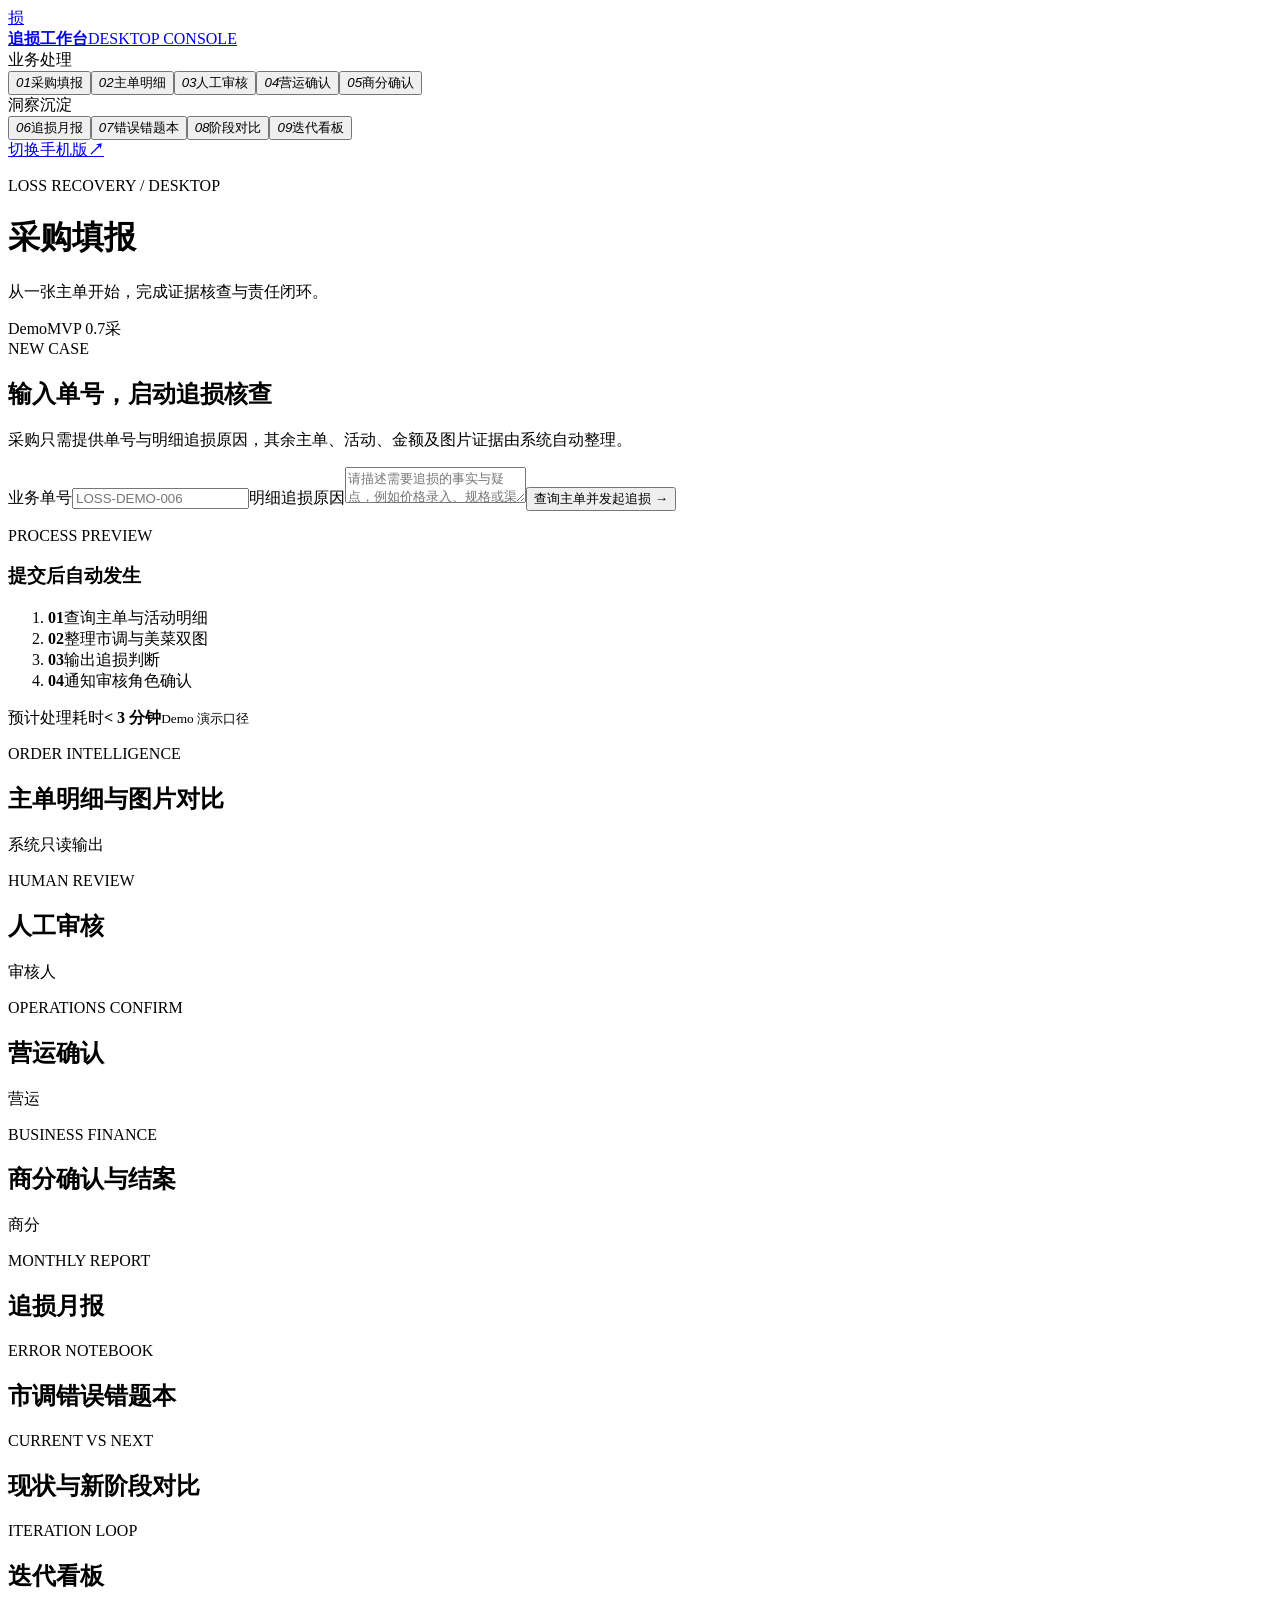
==== desktop.html @ f5314713 "Publish loss recovery demo: desktop.html" ====
<!doctype html>
<html lang="zh-CN">
<head><meta charset="utf-8"><meta name="viewport" content="width=device-width,initial-scale=1"><meta name="description" content="追损协同电脑版工作台"><title>追损协同｜电脑版工作台</title><link rel="stylesheet" href="styles.css"></head>
<body class="workspace-page desktop-mode" data-experience="desktop">
  <div class="app-shell">
    <aside class="sidebar">
      <a class="brand" href="index.html"><div class="brand-mark">损</div><div><strong>追损工作台</strong><span>DESKTOP CONSOLE</span></div></a>
      <div class="side-label">业务处理</div>
      <nav aria-label="主导航">
        <button class="nav-item is-active" data-view="submit"><i>01</i>采购填报</button><button class="nav-item" data-view="auto"><i>02</i>主单明细</button><button class="nav-item" data-view="review"><i>03</i>人工审核</button><button class="nav-item" data-view="ops"><i>04</i>营运确认</button><button class="nav-item" data-view="biz"><i>05</i>商分确认</button>
      </nav>
      <div class="side-label">洞察沉淀</div>
      <nav aria-label="分析导航"><button class="nav-item" data-view="report"><i>06</i>追损月报</button><button class="nav-item" data-view="notebook"><i>07</i>错误错题本</button><button class="nav-item" data-view="flow"><i>08</i>阶段对比</button><button class="nav-item" data-view="iteration"><i>09</i>迭代看板</button></nav>
      <a class="switch-device" href="mobile.html"><span>切换手机版</span><b>↗</b></a>
    </aside>
    <main>
      <header class="topbar"><div><p class="eyebrow">LOSS RECOVERY / DESKTOP</p><h1 id="page-title">采购填报</h1><p class="page-subtitle">从一张主单开始，完成证据核查与责任闭环。</p></div><div class="top-actions"><span id="mode-badge" class="demo-badge">Demo</span><span id="version-badge" class="version-badge">MVP 0.7</span><span class="user-avatar">采</span></div></header>
      <div id="environment-banner" class="environment-banner" role="status"></div>
      <section class="view is-active" data-view-panel="submit"><div class="desktop-submit-layout"><article class="hero-card quick-submit"><span class="step-tag">NEW CASE</span><h2>输入单号，启动追损核查</h2><p>采购只需提供单号与明细追损原因，其余主单、活动、金额及图片证据由系统自动整理。</p><form id="submission-form" class="order-form"><label for="order-number">业务单号</label><input id="order-number" name="orderNumber" placeholder="LOSS-DEMO-006" autocomplete="off" required><label for="loss-reason">明细追损原因</label><textarea id="loss-reason" name="lossReason" placeholder="请描述需要追损的事实与疑点，例如价格录入、规格或渠道异常。" required></textarea><button type="submit">查询主单并发起追损 <span>→</span></button></form></article><aside class="process-preview"><p class="eyebrow">PROCESS PREVIEW</p><h3>提交后自动发生</h3><ol><li><b>01</b><span>查询主单与活动明细</span></li><li><b>02</b><span>整理市调与美菜双图</span></li><li><b>03</b><span>输出追损判断</span></li><li><b>04</b><span>通知审核角色确认</span></li></ol><div class="sla-card"><span>预计处理耗时</span><strong>&lt; 3 分钟</strong><small>Demo 演示口径</small></div></aside></div><div id="submit-result" class="result-slot"></div></section>
      <section class="view" data-view-panel="auto"><div class="section-head"><div><p class="eyebrow">ORDER INTELLIGENCE</p><h2>主单明细与图片对比</h2></div><span class="role-chip">系统只读输出</span></div><div id="auto-content"></div></section>
      <section class="view" data-view-panel="review"><div class="section-head"><div><p class="eyebrow">HUMAN REVIEW</p><h2>人工审核</h2></div><span class="role-chip">审核人</span></div><div id="review-content"></div></section>
      <section class="view" data-view-panel="ops"><div class="section-head"><div><p class="eyebrow">OPERATIONS CONFIRM</p><h2>营运确认</h2></div><span class="role-chip">营运</span></div><div id="ops-content"></div></section>
      <section class="view" data-view-panel="biz"><div class="section-head"><div><p class="eyebrow">BUSINESS FINANCE</p><h2>商分确认与结案</h2></div><span class="role-chip">商分</span></div><div id="biz-content"></div></section>
      <section class="view" data-view-panel="report"><div class="section-head"><div><p class="eyebrow">MONTHLY REPORT</p><h2>追损月报</h2></div></div><div id="report-content"></div></section>
      <section class="view" data-view-panel="notebook"><div class="section-head"><div><p class="eyebrow">ERROR NOTEBOOK</p><h2>市调错误错题本</h2></div></div><div id="notebook-content"></div></section>
      <section class="view" data-view-panel="flow"><div class="section-head"><div><p class="eyebrow">CURRENT VS NEXT</p><h2>现状与新阶段对比</h2></div></div><div id="flow-content"></div></section>
      <section class="view" data-view-panel="iteration"><div class="section-head"><div><p class="eyebrow">ITERATION LOOP</p><h2>迭代看板</h2></div></div><div id="iteration-content"></div></section>
    </main>
  </div><div id="toast" class="toast" role="status"></div><script src="app.js" defer></script>
</body></html>
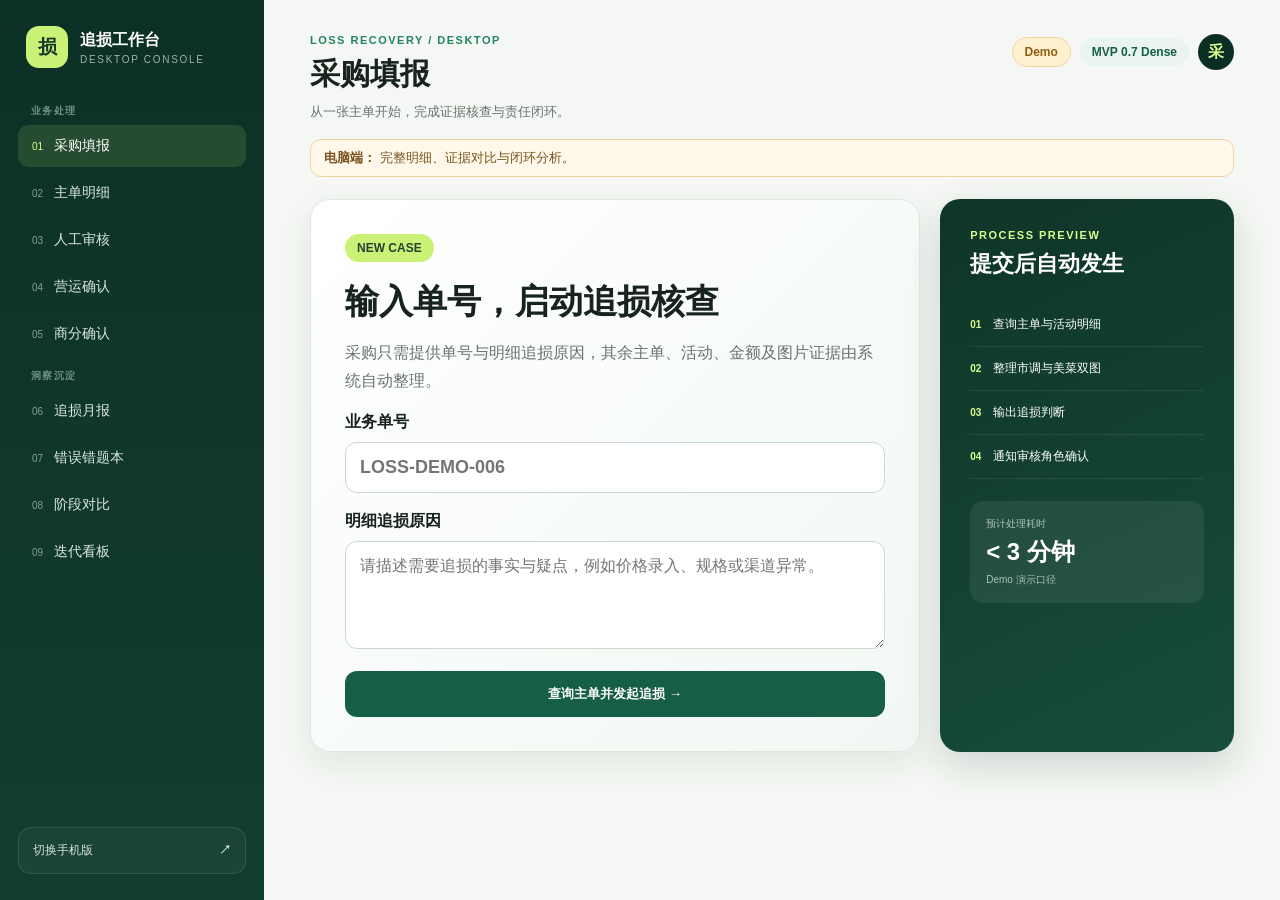
==== commit 83804bcd: "Fix public preview links in desktop.html" ====
--- a/desktop.html
+++ b/desktop.html
@@ -4,14 +4,14 @@
 <body class="workspace-page desktop-mode" data-experience="desktop">
   <div class="app-shell">
     <aside class="sidebar">
-      <a class="brand" href="index.html"><div class="brand-mark">损</div><div><strong>追损工作台</strong><span>DESKTOP CONSOLE</span></div></a>
+      <a class="brand" href="https://html-preview.github.io/?url=https://github.com/suntengyu1007-cmyk/dashu-chat12/blob/main/index.html"><div class="brand-mark">损</div><div><strong>追损工作台</strong><span>DESKTOP CONSOLE</span></div></a>
       <div class="side-label">业务处理</div>
       <nav aria-label="主导航">
         <button class="nav-item is-active" data-view="submit"><i>01</i>采购填报</button><button class="nav-item" data-view="auto"><i>02</i>主单明细</button><button class="nav-item" data-view="review"><i>03</i>人工审核</button><button class="nav-item" data-view="ops"><i>04</i>营运确认</button><button class="nav-item" data-view="biz"><i>05</i>商分确认</button>
       </nav>
       <div class="side-label">洞察沉淀</div>
       <nav aria-label="分析导航"><button class="nav-item" data-view="report"><i>06</i>追损月报</button><button class="nav-item" data-view="notebook"><i>07</i>错误错题本</button><button class="nav-item" data-view="flow"><i>08</i>阶段对比</button><button class="nav-item" data-view="iteration"><i>09</i>迭代看板</button></nav>
-      <a class="switch-device" href="mobile.html"><span>切换手机版</span><b>↗</b></a>
+      <a class="switch-device" href="https://html-preview.github.io/?url=https://github.com/suntengyu1007-cmyk/dashu-chat12/blob/main/mobile.html"><span>切换手机版</span><b>↗</b></a>
     </aside>
     <main>
       <header class="topbar"><div><p class="eyebrow">LOSS RECOVERY / DESKTOP</p><h1 id="page-title">采购填报</h1><p class="page-subtitle">从一张主单开始，完成证据核查与责任闭环。</p></div><div class="top-actions"><span id="mode-badge" class="demo-badge">Demo</span><span id="version-badge" class="version-badge">MVP 0.7</span><span class="user-avatar">采</span></div></header>
--- a/styles.css
+++ b/styles.css
@@ -0,0 +1,31 @@
+:root{--ink:#17231d;--muted:#67736d;--line:#dfe7e1;--bg:#f4f7f3;--card:#fff;--green:#165f46;--green2:#238461;--lime:#c9f277;--soft:#eaf4ee;--warn:#fff4e6;--orange:#c66b1d;--red:#b34a43;--shadow:0 12px 32px rgba(31,64,47,.08)}
+*{box-sizing:border-box}body{margin:0;font-family:"Microsoft YaHei UI","PingFang SC",sans-serif;color:var(--ink);background:var(--bg);overflow-x:hidden}.app-shell{min-height:100vh;display:grid;grid-template-columns:236px 1fr}.sidebar{position:sticky;top:0;height:100vh;padding:28px 18px;background:#10382b;color:#fff;display:flex;flex-direction:column}.brand{display:flex;gap:12px;align-items:center;margin:0 8px 28px}.brand-mark{width:42px;height:42px;border-radius:13px;background:var(--lime);color:#19382c;display:grid;place-items:center;font-weight:900;font-size:19px}.brand strong{display:block;font-size:16px}.brand span{display:block;font-size:10px;letter-spacing:1.7px;opacity:.62;margin-top:3px}.sidebar nav{display:grid;gap:5px}.nav-item{border:0;background:transparent;color:#dbe9e2;text-align:left;padding:12px 14px;border-radius:11px;font-size:14px;cursor:pointer}.nav-item:hover,.nav-item.is-active{background:rgba(201,242,119,.13);color:#fff}.sidebar-note{margin-top:auto;padding:15px;border:1px solid rgba(255,255,255,.12);border-radius:13px;background:rgba(255,255,255,.04)}.sidebar-note strong,.sidebar-note span{display:block}.sidebar-note strong{font-size:13px}.sidebar-note span{margin-top:6px;font-size:11px;line-height:1.6;color:#b9cbc2}main{padding:30px 42px 60px;max-width:1500px;width:100%}.topbar{display:flex;justify-content:space-between;align-items:flex-start}.eyebrow{text-transform:uppercase;letter-spacing:1.5px;color:var(--green2);font-size:11px;font-weight:800;margin:0 0 8px}.topbar h1,.section-head h2{margin:0;font-size:30px}.top-actions{display:flex;gap:9px;align-items:center}.demo-badge,.version-badge,.role-chip,.step-tag{display:inline-flex;align-items:center;border-radius:999px;padding:7px 12px;font-size:12px;font-weight:800}.demo-badge{background:#fff0cf;color:#905b12;border:1px solid #f0d49e}.version-badge,.role-chip{background:var(--soft);color:var(--green)}.environment-banner{margin:18px 0 26px;padding:11px 14px;border:1px solid #efd39c;border-radius:11px;background:#fff8eb;color:#7a541e;font-size:13px}.view{display:none}.view.is-active{display:block}.hero-grid{display:grid;grid-template-columns:minmax(0,1.55fr) minmax(290px,.65fr);gap:20px}.hero-card,.flow-card,.panel,.case-card,.report-hero,.notebook-card{background:var(--card);border:1px solid var(--line);border-radius:20px;box-shadow:var(--shadow)}.hero-card{padding:38px;background:linear-gradient(135deg,#fff 0%,#f1f8f3 100%)}.step-tag{background:var(--lime);color:#21432f}.hero-card h2{font-size:36px;max-width:650px;margin:20px 0 12px;line-height:1.25}.hero-card>p{color:var(--muted);line-height:1.8;max-width:700px}.order-form{margin-top:30px}.order-form label{display:block;font-weight:800;margin-bottom:9px}.input-row{display:grid;grid-template-columns:1fr auto;gap:10px}.input-row input,select,textarea{width:100%;border:1px solid #cad7cf;border-radius:12px;padding:14px;background:#fff;font:inherit;color:var(--ink)}.input-row input{font-size:18px;font-weight:700;letter-spacing:.5px}.input-row button,.primary-button,.outline-button{border:0;border-radius:12px;padding:13px 20px;background:var(--green);color:#fff;font-weight:800;text-decoration:none;cursor:pointer}.order-form small{display:block;margin-top:9px;color:var(--muted)}.flow-card{padding:25px}.flow-list{list-style:none;padding:0;margin:18px 0 0;display:grid;gap:0}.flow-list li{position:relative;padding:0 0 20px 38px}.flow-list li:not(:last-child):before{content:"";position:absolute;left:11px;top:22px;width:2px;height:30px;background:#d4e2d9}.flow-list li:after{content:"";position:absolute;left:3px;top:2px;width:18px;height:18px;border-radius:50%;background:var(--lime);border:3px solid #edf7df}.flow-list b,.flow-list span{display:block}.flow-list span{font-size:12px;color:var(--muted);margin-top:3px}.result-slot{margin-top:18px}.section-head{display:flex;justify-content:space-between;align-items:center;margin-bottom:18px}.section-head h2{font-size:27px}.case-card{padding:24px}.case-top{display:flex;justify-content:space-between;gap:16px;align-items:flex-start}.case-title h3{margin:4px 0;font-size:22px}.case-title p{margin:0;color:var(--muted)}.state-badge{border-radius:999px;padding:7px 11px;background:#e7f5ec;color:var(--green);font-size:12px;font-weight:800}.state-badge.blocked{background:#fff0e8;color:#a24c22}.facts-grid,.metric-grid,.summary-grid{display:grid;grid-template-columns:repeat(4,minmax(0,1fr));gap:12px;margin-top:20px}.fact,.metric{padding:15px;border-radius:14px;background:#f7faf7;border:1px solid #e4ebe6}.fact span,.metric span{display:block;color:var(--muted);font-size:11px}.fact strong,.metric strong{display:block;font-size:18px;margin-top:7px}.metric strong{font-size:25px}.section-block{margin-top:20px;padding-top:18px;border-top:1px solid var(--line)}.section-block h4{margin:0 0 12px}.sku-table,.report-table{width:100%;border-collapse:collapse}.sku-table th,.sku-table td,.report-table th,.report-table td{text-align:left;padding:11px 9px;border-bottom:1px solid #e8eee9;font-size:13px}.sku-table th,.report-table th{color:var(--muted);font-weight:700}.evidence-list,.receipt-list,.suggestion-list{display:grid;gap:8px}.evidence-item,.receipt-item,.suggestion-item{padding:11px 13px;border-radius:11px;background:#f6f9f6;font-size:13px}.decision-banner{padding:17px;border-radius:14px;background:var(--soft);border-left:4px solid var(--green);margin-top:18px}.decision-banner strong{display:block}.decision-banner p{margin:7px 0 0;color:var(--muted);line-height:1.6}.action-grid{display:grid;grid-template-columns:1fr 1fr;gap:12px;margin-top:18px}.action-panel{padding:17px;border:1px solid var(--line);border-radius:14px;background:#fbfcfb}.action-panel h4{margin:0 0 10px}.action-panel textarea{min-height:82px;resize:vertical}.action-panel button{margin-top:10px}.secondary-button{border:1px solid #cfdbd3;background:#fff;color:var(--ink);border-radius:10px;padding:10px 14px;font-weight:700;cursor:pointer}.report-hero{padding:26px;background:linear-gradient(120deg,#153e30,#1d654b);color:#fff}.report-hero .eyebrow{color:var(--lime)}.report-hero h3{font-size:28px;margin:0}.report-hero p{color:#cfe0d7}.report-hero .metric{background:rgba(255,255,255,.08);border-color:rgba(255,255,255,.12)}.report-hero .metric span{color:#cae1d5}.report-grid{display:grid;grid-template-columns:1fr 1fr;gap:16px;margin-top:16px}.panel{padding:20px}.panel h3{margin:0 0 13px}.tag-list{display:flex;gap:8px;flex-wrap:wrap}.tag{padding:7px 10px;border-radius:999px;background:var(--soft);color:var(--green);font-size:12px;font-weight:700}.notebook-card{padding:24px}.person-row{display:flex;align-items:center;gap:12px}.avatar{width:44px;height:44px;border-radius:50%;display:grid;place-items:center;background:var(--lime);font-weight:900}.person-row h3,.person-row p{margin:0}.person-row p{color:var(--muted);font-size:12px;margin-top:4px}.reminder{margin-top:18px;padding:18px;border-radius:15px;background:#fff8e9;border:1px solid #f0ddb7}.reminder h4{margin:0 0 8px}.reminder ol{margin:8px 0 0;padding-left:20px;line-height:1.8}.filter-row{display:flex;gap:8px;margin-bottom:15px}.filter-row select{max-width:200px;padding:9px 11px}.outline-button{background:#fff;color:var(--green);border:1px solid #bfd2c5}.toast{position:fixed;right:24px;bottom:24px;max-width:420px;padding:13px 16px;border-radius:11px;background:#173c2e;color:#fff;box-shadow:var(--shadow);opacity:0;transform:translateY(12px);transition:.2s;pointer-events:none}.toast.is-visible{opacity:1;transform:none}.toast.is-error{background:#873f38}.muted{color:var(--muted)}.empty{padding:42px;text-align:center;border:1px dashed #c9d5ce;border-radius:18px;background:#fff}.demo-watermark{font-size:11px;color:#99601c;background:#fff2d8;border-radius:7px;padding:4px 7px;font-weight:800}
+@media(max-width:1000px){.app-shell{grid-template-columns:1fr}.sidebar{position:relative;height:auto}.sidebar nav{grid-template-columns:repeat(4,1fr)}.sidebar-note{display:none}main{padding:24px}.hero-grid,.report-grid{grid-template-columns:1fr}.facts-grid,.metric-grid,.summary-grid{grid-template-columns:repeat(2,1fr)}}
+@media(max-width:650px){.sidebar nav{grid-template-columns:1fr 1fr}.topbar,.section-head,.case-top{display:block}.top-actions{margin-top:12px}.hero-card{padding:24px}.hero-card h2{font-size:28px}.input-row,.action-grid{grid-template-columns:1fr}.facts-grid,.metric-grid,.summary-grid{grid-template-columns:1fr}}
+.single-hero{grid-template-columns:minmax(0,820px)}.quick-submit{padding:42px}.quick-submit h2{margin:0 0 24px;font-size:34px}.quick-submit .order-form{margin-top:0}.compact-card{max-width:900px;padding:30px}.compact-summary{display:grid;grid-template-columns:1fr 1fr;gap:14px;margin-top:22px}.compact-summary>div,.summary-block{padding:20px;border:1px solid var(--line);border-radius:15px;background:#f8faf8}.compact-summary span,.summary-block span{display:block;color:var(--muted);font-size:12px;margin-bottom:8px}.compact-summary strong,.summary-block strong{display:block;font-size:20px;line-height:1.45}.simple-title{font-size:28px;margin:22px 0}.result-options{display:grid;grid-template-columns:repeat(3,1fr);gap:14px}.result-option{padding:24px;text-align:center;border:2px solid var(--line);border-radius:16px;font-size:20px;font-weight:800;color:var(--muted)}.result-option.is-selected{background:var(--soft);border-color:var(--green2);color:var(--green)}.simple-actions{display:flex;gap:12px;margin-top:24px}.simple-actions button{min-width:140px;padding:14px 22px}.success-strip{margin-top:18px;padding:15px 18px;border-radius:12px;background:var(--soft);color:var(--green);font-weight:800}.success-strip.subtle{font-size:13px}.four-blocks{display:grid;grid-template-columns:repeat(2,minmax(0,1fr));gap:18px;max-width:1000px}.summary-block{min-height:140px}.summary-block strong{font-size:24px}.three-metrics{display:grid;grid-template-columns:repeat(3,minmax(0,1fr));gap:18px;max-width:1000px}.three-metrics .metric{padding:28px}.three-metrics .metric strong{font-size:36px}.environment-banner{padding:9px 13px;margin-bottom:22px}.sidebar-note{display:none}@media(max-width:700px){.compact-summary,.result-options,.four-blocks,.three-metrics{grid-template-columns:1fr}.simple-actions{flex-direction:column}.quick-submit{padding:24px}}
+@media(max-width:700px){body{padding-bottom:78px}.app-shell{display:block}.sidebar{position:fixed;z-index:20;left:0;right:0;bottom:0;top:auto;height:72px;padding:7px 8px;background:#10382b;box-shadow:0 -8px 22px rgba(16,56,43,.2)}.brand{display:none}.sidebar nav{display:flex;gap:3px;overflow-x:auto;scrollbar-width:none}.sidebar nav::-webkit-scrollbar{display:none}.nav-item{flex:0 0 auto;min-width:76px;min-height:56px;padding:8px 9px;text-align:center;font-size:12px;line-height:1.25}.nav-item[data-view="submit"]{font-size:0}.nav-item[data-view="submit"]:after{content:"采购";font-size:12px}.nav-item[data-view="auto"]{font-size:0}.nav-item[data-view="auto"]:after{content:"系统";font-size:12px}.nav-item[data-view="review"]{font-size:0}.nav-item[data-view="review"]:after{content:"人审";font-size:12px}.nav-item[data-view="ops"]{font-size:0}.nav-item[data-view="ops"]:after{content:"营运";font-size:12px}.nav-item[data-view="biz"]{font-size:0}.nav-item[data-view="biz"]:after{content:"商分";font-size:12px}main{padding:18px 14px 30px;max-width:none}.topbar{display:flex;align-items:center}.topbar .eyebrow{display:none}.topbar h1{font-size:25px}.top-actions{margin:0;gap:6px}.demo-badge,.version-badge{padding:6px 8px;font-size:10px}.environment-banner{margin:12px 0 16px;font-size:12px}.section-head{display:flex;margin-bottom:14px}.section-head .eyebrow,.role-chip{display:none}.section-head h2{font-size:24px}.hero-grid{display:block}.quick-submit,.compact-card{padding:20px;border-radius:16px}.quick-submit h2,.simple-title{font-size:24px}.order-form label{font-size:13px}.input-row{display:grid;grid-template-columns:1fr}.input-row input{min-height:50px;font-size:16px}.input-row button,.primary-button,.secondary-button{min-height:48px;width:100%;font-size:15px}.compact-summary{grid-template-columns:1fr;gap:10px;margin-top:16px}.compact-summary>div{padding:15px}.compact-summary strong{font-size:18px}.result-options{grid-template-columns:1fr;gap:10px}.result-option{min-height:54px;padding:15px;font-size:18px}.simple-actions{display:grid;grid-template-columns:1fr 1fr;gap:10px}.simple-actions button{min-width:0;margin:0}.four-blocks,.three-metrics{grid-template-columns:1fr;gap:12px}.summary-block{min-height:0;padding:18px}.summary-block strong{font-size:20px}.three-metrics .metric{padding:20px}.three-metrics .metric strong{font-size:30px}.success-strip{font-size:13px}.toast{left:14px;right:14px;bottom:88px;max-width:none}}
+
+.order-form>input,.order-form>textarea{width:100%;border:1px solid #cad7cf;border-radius:12px;padding:14px;background:#fff;font:inherit;color:var(--ink);margin-bottom:18px}.order-form>input{font-size:18px;font-weight:700}.order-form>textarea{min-height:108px;resize:vertical}.order-form>button{width:100%;border:0;border-radius:12px;padding:14px 20px;background:var(--green);color:#fff;font-weight:800;cursor:pointer}.submission-receipt{margin-top:14px;padding:20px;border:1px solid var(--line);border-radius:16px;background:#fff;max-width:820px}.submission-receipt span{display:block;color:var(--muted);font-size:12px;margin-top:10px}.submission-receipt strong{font-size:21px}.submission-receipt p{margin:7px 0 16px;line-height:1.7}.detail-grid{display:grid;grid-template-columns:repeat(2,minmax(0,1fr));gap:12px}.detail-grid>div{padding:15px;border:1px solid var(--line);border-radius:13px;background:#f8faf8}.detail-grid span,.reason-card span{display:block;color:var(--muted);font-size:12px;margin-bottom:7px}.detail-grid strong{font-size:17px;line-height:1.4}.reason-card{margin-top:14px;padding:16px;border:1px solid #ecd9b6;border-radius:13px;background:#fff8eb}.reason-card p{margin:0;line-height:1.7}.subhead{font-size:17px;margin:24px 0 12px}.image-compare{display:grid;grid-template-columns:1fr 1fr;gap:14px}.evidence-photo{min-height:230px;padding:18px;border-radius:16px;background:linear-gradient(145deg,var(--photo-tone),#fff);border:1px solid var(--line);position:relative;overflow:hidden}.photo-product{width:70%;height:128px;margin:12px auto 18px;border-radius:18px;background:rgba(255,255,255,.8);box-shadow:0 12px 24px rgba(22,95,70,.1);display:flex;flex-direction:column;align-items:center;justify-content:center}.photo-product span{font-size:10px;letter-spacing:1.5px;color:var(--green)}.photo-product b{font-size:20px;margin:7px 0}.photo-product small{color:var(--muted)}.photo-price{position:absolute;right:16px;top:16px;background:#fff;color:var(--red);font-weight:900;border-radius:10px;padding:8px 10px}.evidence-photo em{display:block;text-align:center;font-size:12px;color:var(--muted);font-style:normal}.compare-conclusion,.judgement-note{margin-top:12px;padding:14px 16px;border-radius:12px;background:var(--soft);line-height:1.7}.judgement-note{color:var(--muted)}.flow-upgrade-layout{display:grid;grid-template-columns:1fr 1fr;gap:18px}.flow-panel{padding:24px;border:1px solid var(--line);border-radius:18px;background:#fff;box-shadow:var(--shadow)}.flow-panel h3{font-size:23px;margin:18px 0}.accountability-flow{list-style:none;padding:0;margin:0;counter-reset:flow}.accountability-flow li{position:relative;padding:0 0 20px 42px}.accountability-flow li:before{counter-increment:flow;content:counter(flow);position:absolute;left:0;top:0;width:28px;height:28px;border-radius:50%;display:grid;place-items:center;background:var(--lime);font-weight:900}.accountability-flow li:not(:last-child):after{content:"";position:absolute;left:13px;top:30px;width:2px;height:25px;background:#d6e3da}.accountability-flow b,.accountability-flow span,.upgrade-list b,.upgrade-list span{display:block}.accountability-flow span,.upgrade-list span{font-size:13px;color:var(--muted);margin-top:4px;line-height:1.55}.upgrade-panel{background:linear-gradient(145deg,#eff8f2,#fff)}.upgrade-list{display:grid;gap:11px}.upgrade-list>div{padding:15px;border:1px solid #dce9df;border-radius:13px;background:rgba(255,255,255,.85)}
+@media(max-width:700px){.detail-grid,.image-compare,.flow-upgrade-layout{grid-template-columns:1fr}.evidence-photo{min-height:210px}.flow-panel{padding:18px}.order-form>input{font-size:16px}}
+
+/* MVP 0.6: independent portal, desktop console and mobile light app */
+:root{--night:#0b2d23;--night2:#123f31;--mint:#d9ff8f;--paper:#f5f7f4;--accent:#73b44c}
+a{color:inherit}
+.portal-page{min-height:100vh;background:radial-gradient(circle at 78% 14%,rgba(217,255,143,.18),transparent 25%),linear-gradient(145deg,#09251d 0%,#10392c 57%,#0a2c22 100%);color:#fff}
+.portal-shell{width:min(1240px,calc(100% - 48px));margin:auto;padding:26px 0 30px}
+.portal-header{display:flex;align-items:center;justify-content:space-between}
+.portal-brand,.mobile-brand{display:flex;align-items:center;gap:12px;text-decoration:none}.portal-brand b,.mobile-brand b{display:block}.portal-brand small,.mobile-brand small{display:block;margin-top:3px;font-size:10px;letter-spacing:1.6px;opacity:.58}
+.secure-pill{display:flex;align-items:center;gap:8px;border:1px solid rgba(255,255,255,.13);border-radius:999px;padding:9px 14px;font-size:12px;color:#c9dbd3;background:rgba(255,255,255,.04)}.secure-pill i{width:7px;height:7px;border-radius:50%;background:var(--mint);box-shadow:0 0 0 5px rgba(217,255,143,.1)}
+.portal-hero{min-height:330px;display:grid;grid-template-columns:1.1fr .9fr;align-items:center;gap:50px;padding:50px 0 34px}.portal-kicker{display:inline-flex;padding:7px 11px;border-radius:999px;background:rgba(217,255,143,.12);color:var(--mint);font-size:12px;font-weight:800;letter-spacing:1px}.portal-copy h1{font-size:54px;line-height:1.14;margin:20px 0 18px;letter-spacing:-2px}.portal-copy h1 em{color:var(--mint);font-style:normal}.portal-copy p{max-width:670px;color:#b9cec4;font-size:16px;line-height:1.9;margin:0}
+.portal-orbit{position:relative;width:320px;height:250px;margin:auto}.portal-orbit:before,.portal-orbit:after{content:"";position:absolute;inset:18px;border:1px solid rgba(217,255,143,.22);border-radius:50%;transform:rotate(-13deg)}.portal-orbit:after{inset:52px;transform:rotate(19deg)}.portal-orbit b{position:absolute;left:50%;top:50%;transform:translate(-50%,-50%);width:90px;height:90px;border-radius:50%;display:grid;place-items:center;background:var(--mint);color:#12382d;box-shadow:0 0 70px rgba(217,255,143,.2)}.portal-orbit span{position:absolute;padding:7px 11px;border:1px solid rgba(255,255,255,.14);border-radius:999px;background:#173e32;font-size:11px;color:#d5e2dc}.portal-orbit span:nth-child(1){left:0;top:38px}.portal-orbit span:nth-child(2){right:0;top:22px}.portal-orbit span:nth-child(3){right:-12px;top:126px}.portal-orbit span:nth-child(4){right:45px;bottom:0}.portal-orbit span:nth-child(5){left:4px;bottom:22px}
+.entry-grid{display:grid;grid-template-columns:1fr 1fr;gap:20px}.entry-card{position:relative;overflow:hidden;display:grid;grid-template-columns:1fr 180px;grid-template-areas:"top visual" "title visual" "desc visual" "tags visual" "action visual";padding:30px 32px;border:1px solid rgba(255,255,255,.1);border-radius:24px;text-decoration:none;background:rgba(255,255,255,.075);backdrop-filter:blur(14px);transition:.25s}.entry-card:hover{transform:translateY(-5px);border-color:rgba(217,255,143,.45);background:rgba(255,255,255,.11)}.entry-top{grid-area:top;display:flex;align-items:center;gap:10px}.entry-no{color:var(--mint);font-weight:900}.recommended{border-radius:999px;background:rgba(217,255,143,.11);padding:5px 9px;color:#d9ff8f;font-size:10px}.entry-card h2{grid-area:title;font-size:26px;margin:24px 0 8px}.entry-card>p{grid-area:desc;color:#bcd0c6;line-height:1.7;margin:0;max-width:340px;font-size:13px}.entry-card ul{grid-area:tags;display:flex;gap:7px;list-style:none;padding:0;margin:18px 0}.entry-card li{padding:5px 8px;border-radius:6px;background:rgba(255,255,255,.07);font-size:10px;color:#d9e5df}.entry-action{grid-area:action;align-self:end;font-size:13px}.entry-action span{display:inline-grid;place-items:center;width:25px;height:25px;border-radius:50%;margin-left:8px;background:var(--mint);color:#15392e}.device-phone,.device-desktop{grid-area:visual;align-self:center;justify-self:end}.device-phone{width:106px;height:190px;border:5px solid #d6e7df;border-radius:24px;padding:8px;background:#183e33;box-shadow:0 18px 38px rgba(0,0,0,.25);transform:rotate(4deg)}.device-phone>div{height:100%;border-radius:13px;padding:16px 9px;background:#f5f8f5;color:#19362d}.device-phone span{display:block;width:22px;height:3px;border-radius:3px;background:#c5d1cb;margin:0 auto 22px}.device-phone b,.device-phone small,.device-phone i{display:block}.device-phone b{font-size:11px}.device-phone small{font-size:8px;color:#7a8982;margin:7px 0 32px}.device-phone i{font-style:normal;background:#185c45;color:#fff;border-radius:6px;padding:7px 5px;text-align:center;font-size:7px}.device-desktop{width:190px}.device-desktop .screen{height:122px;border:5px solid #d7e5df;border-radius:10px;background:#f7f9f7;padding:13px;display:grid;grid-template-columns:35px 1fr;gap:7px;box-shadow:0 18px 35px rgba(0,0,0,.22)}.device-desktop .screen span:first-child{grid-row:1/4;background:#164b39;border-radius:5px}.device-desktop .screen span:not(:first-child){height:15px;border-radius:4px;background:#d9e8dd}.device-desktop .screen b{height:38px;border-radius:5px;background:#edf3ee}.device-desktop>i{display:block;width:72px;height:8px;margin:auto;background:#d7e5df;clip-path:polygon(35% 0,65% 0,75% 70%,100% 70%,100% 100%,0 100%,0 70%,25% 70%)}.portal-footer{display:flex;justify-content:space-between;margin-top:28px;padding-top:20px;border-top:1px solid rgba(255,255,255,.08);color:#819b8f;font-size:11px}
+.desktop-mode .app-shell{grid-template-columns:264px 1fr}.desktop-mode .sidebar{padding:26px 18px;background:linear-gradient(180deg,#0c3025,#123e30)}.desktop-mode .brand{color:#fff;text-decoration:none;margin-bottom:22px}.side-label{margin:14px 13px 7px;color:#719185;font-size:10px;font-weight:800;letter-spacing:1.4px}.desktop-mode .nav-item{display:flex;align-items:center;gap:11px}.desktop-mode .nav-item i{font-style:normal;font-size:10px;color:#7fa395}.desktop-mode .nav-item.is-active i{color:var(--mint)}.switch-device{margin-top:auto;display:flex;align-items:center;justify-content:space-between;padding:14px;border:1px solid rgba(255,255,255,.1);border-radius:13px;text-decoration:none;color:#d4e3dc;font-size:12px;background:rgba(255,255,255,.04)}.desktop-mode main{padding:34px 46px 64px}.page-subtitle{margin:8px 0 0;color:var(--muted);font-size:13px}.user-avatar{width:36px;height:36px;border-radius:50%;display:grid;place-items:center;background:var(--night);color:var(--mint);font-weight:800}.desktop-submit-layout{display:grid;grid-template-columns:minmax(500px,1.35fr) minmax(270px,.65fr);gap:20px;max-width:1120px}.desktop-mode .quick-submit{padding:34px}.desktop-mode .quick-submit h2{margin:18px 0 10px}.process-preview{padding:30px;border-radius:20px;background:linear-gradient(155deg,#0e3529,#174c3a);color:#fff;box-shadow:0 14px 36px rgba(16,55,42,.16)}.process-preview .eyebrow{color:var(--mint)}.process-preview h3{font-size:22px;margin:0 0 24px}.process-preview ol{list-style:none;padding:0;margin:0}.process-preview li{display:flex;align-items:center;gap:12px;padding:13px 0;border-bottom:1px solid rgba(255,255,255,.08);font-size:12px}.process-preview li b{color:var(--mint);font-size:10px}.sla-card{margin-top:22px;padding:16px;border-radius:13px;background:rgba(255,255,255,.07)}.sla-card span,.sla-card strong,.sla-card small{display:block}.sla-card span,.sla-card small{color:#a9c3b8;font-size:10px}.sla-card strong{font-size:24px;margin:5px 0}
+.mobile-mode{background:#edf2ee}.mobile-app{min-height:100vh;max-width:520px;margin:auto;background:#f7f9f7;box-shadow:0 0 50px rgba(10,45,34,.12)}.mobile-header{position:sticky;top:0;z-index:20;height:70px;padding:12px 17px;display:flex;align-items:center;justify-content:space-between;background:rgba(11,45,35,.97);color:#fff}.mobile-header .brand-mark{width:38px;height:38px;border-radius:12px}.mobile-header-actions{display:flex;align-items:center;gap:8px}.mobile-header-actions>a{width:32px;height:32px;border-radius:9px;display:grid;place-items:center;text-decoration:none;background:rgba(255,255,255,.09)}.mobile-mode main{padding:20px 16px 96px;max-width:none}.mobile-greeting{display:flex;justify-content:space-between;align-items:flex-end;margin-bottom:14px}.mobile-greeting p{margin:0 0 4px;color:var(--muted);font-size:12px}.mobile-greeting h1{margin:0;font-size:25px}.mobile-form-card{padding:20px;border:1px solid var(--line);border-radius:20px;background:#fff;box-shadow:0 10px 30px rgba(20,61,45,.07)}.mobile-step{display:flex;align-items:center;gap:12px;margin-bottom:22px}.mobile-step>span{width:34px;height:34px;border-radius:12px;display:grid;place-items:center;background:var(--night);color:var(--mint);font-weight:900}.mobile-step b,.mobile-step small{display:block}.mobile-step small{margin-top:3px;color:var(--muted);font-size:10px}.mobile-mode .order-form{margin:0}.mobile-mode .order-form label{font-size:12px}.mobile-mode .order-form>input,.mobile-mode .order-form>textarea{border-color:#dce5df;background:#f8faf8}.mobile-mode .order-form>button{min-height:52px;background:linear-gradient(110deg,#0d382a,#1b684e);box-shadow:0 8px 18px rgba(20,91,67,.18)}.mobile-flow-strip{display:flex;align-items:center;justify-content:center;gap:7px;margin:16px 0 0;padding:11px;border-radius:12px;background:#e9f0eb;color:#557066;font-size:9px;font-weight:700}.mobile-flow-strip i{width:13px;height:1px;background:#a9bab1}.mobile-nav{position:fixed;z-index:30;left:50%;bottom:0;transform:translateX(-50%);width:min(520px,100%);height:72px;padding:7px 8px calc(7px + env(safe-area-inset-bottom));display:grid;grid-template-columns:repeat(5,1fr);background:rgba(255,255,255,.98);border-top:1px solid #dfe7e2;box-shadow:0 -9px 30px rgba(15,54,41,.08)}.mobile-nav .nav-item{display:flex;flex-direction:column;align-items:center;justify-content:center;gap:3px;padding:4px;color:#789087}.mobile-nav .nav-item i{font-style:normal;font-size:18px}.mobile-nav .nav-item span{font-size:10px}.mobile-nav .nav-item.is-active{background:#e9f4ed;color:#145b43}.mobile-mode .section-head{display:flex}.mobile-mode .section-head .eyebrow{display:block;margin-bottom:3px}.mobile-mode .section-head h2{font-size:24px}.mobile-mode .compact-card,.mobile-mode .case-card{padding:18px;border-radius:18px}.mobile-mode .detail-grid,.mobile-mode .image-compare,.mobile-mode .flow-upgrade-layout,.mobile-mode .four-blocks,.mobile-mode .three-metrics{grid-template-columns:1fr}.mobile-mode .evidence-photo{min-height:190px}.mobile-mode .simple-actions{display:grid;grid-template-columns:1fr 1fr}.mobile-mode .summary-block{min-height:0}.mobile-mode .toast{bottom:85px}
+.mobile-task-list{display:grid;gap:12px}.mobile-task{box-shadow:none}.task-role{display:flex;justify-content:space-between;align-items:center;margin-bottom:14px}.task-role span{font-size:11px;color:var(--muted)}.task-role b{padding:5px 8px;border-radius:999px;background:#fff2d8;color:#8d5b19;font-size:9px}.mobile-task>strong{font-size:18px}.mobile-task>p{margin:5px 0 16px;color:var(--muted);font-size:12px}.mobile-task>.primary-button{width:100%}
+.compact-workbench{max-width:1180px;padding:0;overflow:hidden}.workbench-head{display:flex;justify-content:space-between;align-items:center;padding:18px 22px;border-bottom:1px solid var(--line)}.workbench-head h3{margin:8px 0 0;font-size:21px}.workbench-status{text-align:right}.workbench-status span,.workbench-status b{display:block}.workbench-status span{font-size:10px;color:var(--muted)}.workbench-status b{margin-top:5px;color:var(--green);font-size:13px}.dense-table-wrap,.evidence-table-wrap,.comparison-scroll{overflow-x:auto}.master-detail-table,.evidence-table,.stage-comparison{width:100%;border-collapse:collapse}.master-detail-table th,.master-detail-table td{padding:11px 13px;border-bottom:1px solid #e8ede9;text-align:left;font-size:12px}.master-detail-table th{width:94px;background:#f6f8f6;color:var(--muted);font-weight:700}.master-detail-table td{font-weight:700}.master-detail-table .money{color:#b3483e;font-size:16px}.evidence-table{table-layout:fixed}.evidence-table th,.evidence-table td{padding:9px 11px;border:1px solid #e3e9e5;text-align:left;font-size:12px;vertical-align:middle}.evidence-table thead th{background:#153e30;color:#fff;font-size:11px}.evidence-table thead th:first-child{width:86px}.evidence-table thead th:last-child{width:25%}.evidence-table tbody th{background:#f6f8f6;color:var(--muted)}.evidence-table .image-row img{display:block;width:100%;height:150px;object-fit:cover;border-radius:9px}.price-cell{font-size:17px!important;color:#b33f36;font-weight:900}.compare-cell{background:#f0f7f2}.compare-cell span,.compare-cell b,.compare-cell small{display:block}.difference-tag{width:max-content;margin-bottom:10px;padding:5px 8px;border-radius:999px;background:#fff0df;color:#a25420;font-size:10px;font-weight:800}.compare-cell b{line-height:1.6}.compare-cell small{margin-top:10px;color:var(--muted);line-height:1.5}.compact-decision{display:grid;grid-template-columns:auto 1fr;gap:22px;align-items:center;padding:14px 20px;background:#f7faf7}.compact-decision>div>span{display:block;margin-bottom:6px;color:var(--muted);font-size:10px}.compact-options{display:flex;gap:6px}.compact-options b{padding:7px 11px;border:1px solid var(--line);border-radius:8px;color:var(--muted);font-size:11px}.compact-options b.is-selected{border-color:var(--green2);background:var(--soft);color:var(--green)}.compact-decision p{margin:0;color:var(--muted);font-size:12px;line-height:1.6}
+.comparison-card{max-width:1180px;border:1px solid var(--line);border-radius:20px;background:#fff;box-shadow:var(--shadow);overflow:hidden}.comparison-head{display:flex;justify-content:space-between;align-items:center;padding:22px 24px}.comparison-head h3{margin:9px 0 0;font-size:24px}.phase-pills{display:flex;gap:8px}.phase-pills span,.phase-pills b{padding:8px 11px;border-radius:999px;font-size:11px}.phase-pills span{background:#f1f3f1;color:#69756f}.phase-pills b{background:#e6f4eb;color:var(--green)}.stage-comparison{table-layout:fixed}.stage-comparison th,.stage-comparison td{padding:13px 15px;border-top:1px solid #e6ece8;border-right:1px solid #e6ece8;text-align:left;font-size:12px;line-height:1.55}.stage-comparison thead th{background:#163f31;color:#fff;border-color:rgba(255,255,255,.1)}.stage-comparison thead th:first-child{width:13%}.stage-comparison thead th:last-child{width:22%}.stage-comparison tbody th{background:#f7f9f7}.stage-comparison .current-col{background:#52645d}.stage-comparison .target-col{background:#1a674c}.stage-comparison td:nth-child(2){color:#68746f;background:#fafbfa}.stage-comparison td:nth-child(3){font-weight:700;background:#f0f8f3}.stage-comparison td:last-child b{color:var(--green)}.target-flow{display:flex;align-items:center;justify-content:center;gap:8px;padding:15px;background:#f4f8f5;font-size:11px}.target-flow span,.target-flow strong{padding:7px 9px;border-radius:7px;background:#fff;border:1px solid #dae5dd}.target-flow strong{background:var(--night);color:var(--mint)}.target-flow i{font-style:normal;color:#91a49a}
+@media(max-width:700px){.compact-workbench{border-radius:16px}.workbench-head{padding:15px}.workbench-head h3{font-size:18px}.master-detail-table{min-width:690px}.evidence-table{min-width:760px}.evidence-table .image-row img{height:130px}.compact-decision{display:block}.compact-decision p{margin-top:10px}.comparison-head{display:block;padding:18px}.phase-pills{margin-top:12px}.stage-comparison{min-width:780px}.target-flow{justify-content:flex-start;overflow-x:auto}.mobile-mode .compact-workbench{padding:0}}
+.mobile-nav{grid-template-columns:repeat(6,1fr)}
+.evidence-visual{display:block;width:100%;height:150px;border-radius:9px;object-fit:cover}
+@media(max-width:780px){.portal-shell{width:min(100% - 28px,620px);padding-top:17px}.portal-header{align-items:flex-start}.secure-pill{font-size:9px;padding:7px 9px}.portal-hero{min-height:0;grid-template-columns:1fr;padding:55px 0 28px}.portal-copy h1{font-size:38px}.portal-copy p{font-size:13px}.portal-orbit{display:none}.entry-grid{grid-template-columns:1fr}.entry-card{grid-template-columns:1fr 120px;padding:24px}.entry-card h2{font-size:22px}.device-phone{width:82px;height:150px}.device-desktop{width:120px}.device-desktop .screen{height:82px;padding:8px}.portal-footer{display:block;line-height:2}.portal-footer span{display:block}.desktop-mode{min-width:1100px}}
+
